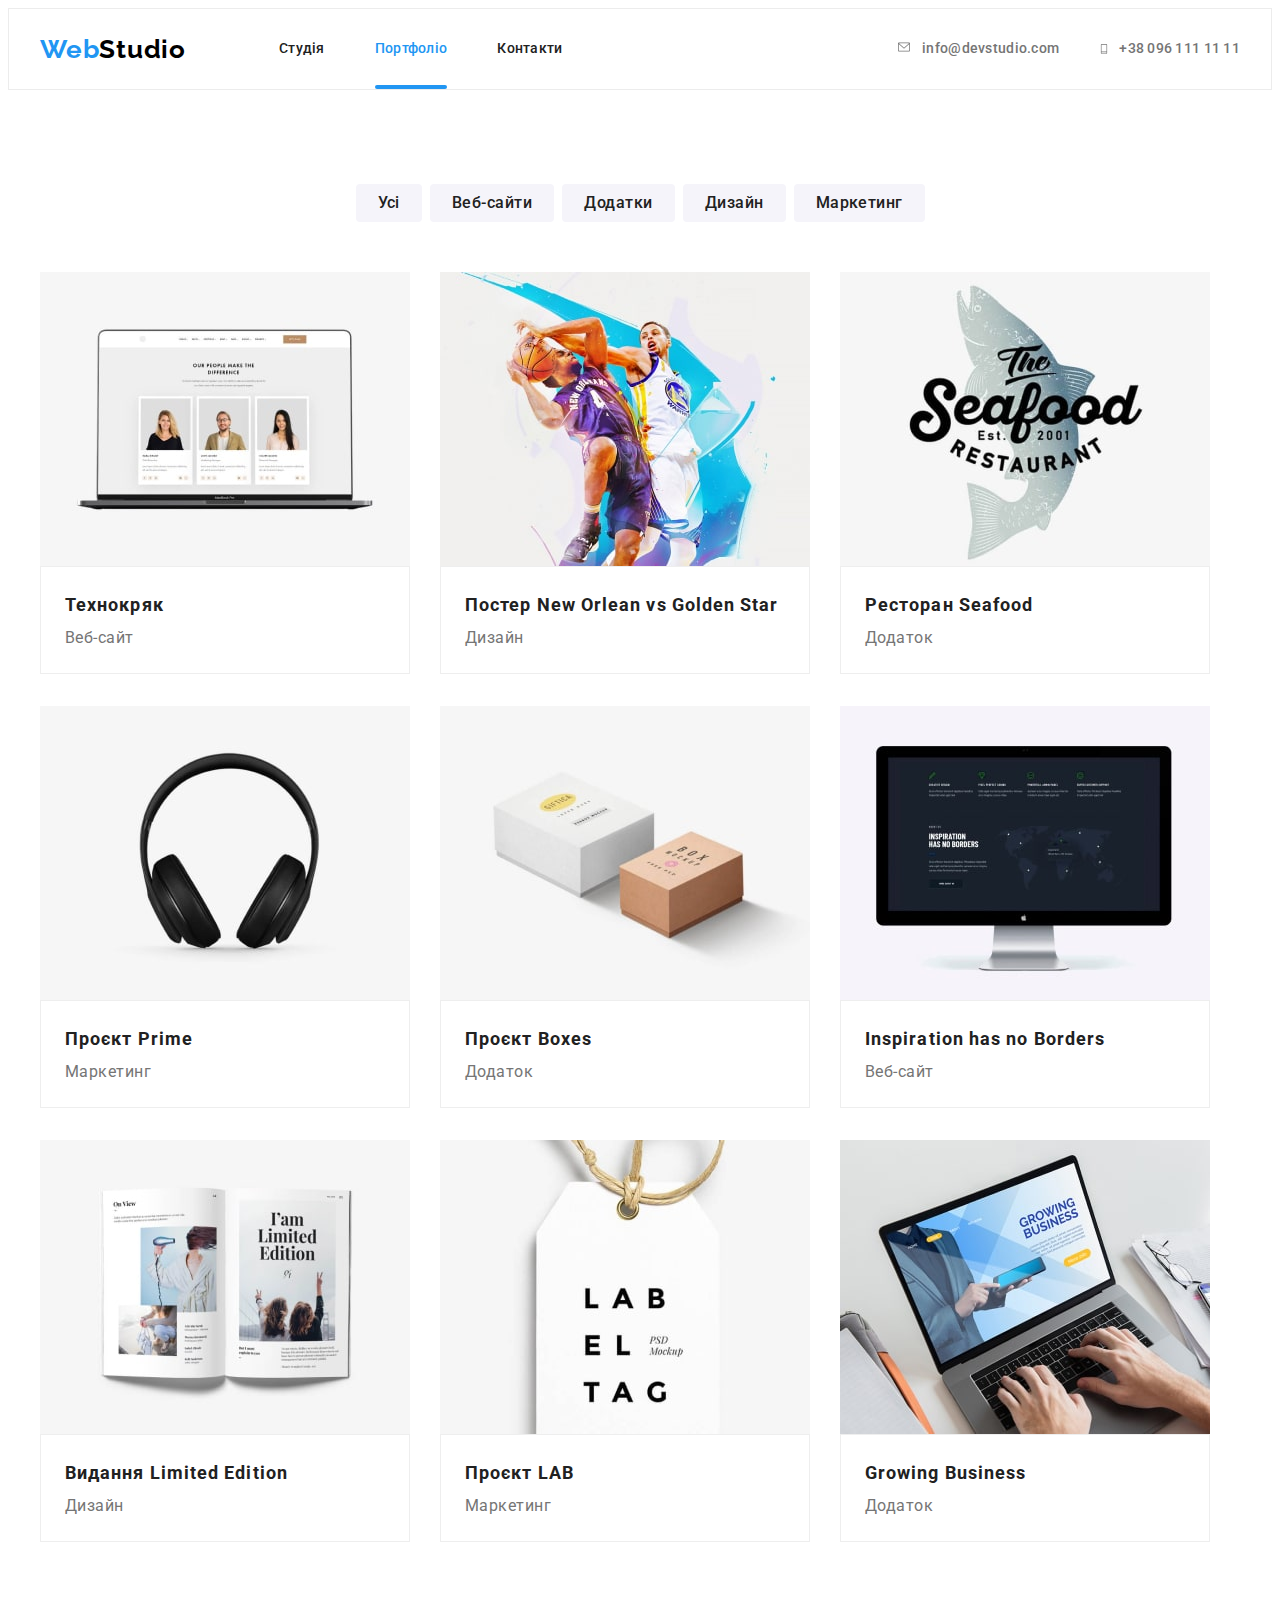
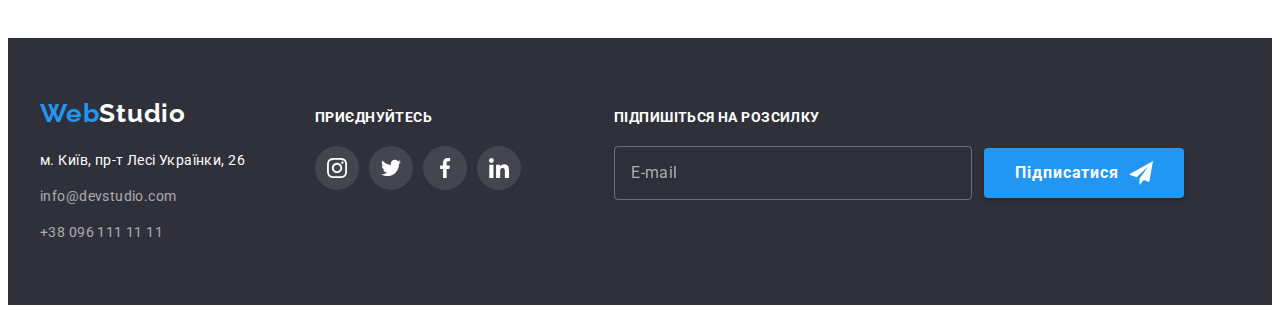
==== portfolio.html @ 3e4cb51a "Add files via upload" ====
<!DOCTYPE html>
<html lang="en">

<head>
    <meta charset="UTF-8">
    <meta http-equiv="X-UA-Compatible" content="IE=edge">
    <meta name="viewport" content="width=device-width, initial-scale=1.0">
    <title>Portfolio</title>

    <link rel="preconnect" href="https://fonts.googleapis.com">
    <link rel="preconnect" href="https://fonts.gstatic.com" crossorigin>
    <link
        href="https://fonts.googleapis.com/css2?family=Raleway:wght@700&family=Roboto:wght@400;500;700;900&display=swap"
        rel="stylesheet">
    <link rel="stylesheet" href="https://cdnjs.cloudflare.com/ajax/libs/modern-normalize/1.1.0/modern-normalize.min.css"
        integrity="sha512-wpPYUAdjBVSE4KJnH1VR1HeZfpl1ub8YT/NKx4PuQ5NmX2tKuGu6U/JRp5y+Y8XG2tV+wKQpNHVUX03MfMFn9Q=="
        crossorigin="anonymous" referrerpolicy="no-referrer" />
    <link rel="stylesheet" href="./styles.css">
</head>

<body>
    <header>
        <div class="container">
            <a href="" class="logo">
                <span class="logo-span"> Web</span>Studio
            </a>
            <nav>
    
                <ul class="header-link list">
                    <li><a href="./index.html" class="header-link-list  list  ">Студія</a></li>
                    <li><a href="./portfolio.html" class="header-link-list current list">Портфоліо</a></li>
                    <li><a href="" class="header-link-list list ">Контакти</a></li>
                </ul>
    
            </nav>
            <div class="header-cont">
                <a href="mailto:info@devstudio.com" class="header-cont-soc-link-mail link">
                    <svg width="16" height="12" class="header-cont-soc-items">
                        <use href="./images/icons.svg.svg#icon-mail">
    
                        </use>
                    </svg>
                    info@devstudio.com
                </a>
    
                <a href="tel:+380961111111" class="header-cont-soc-link-tel link">
                    <svg width="10" height="16" class="header-cont-soc-items">
                        <use href="./images/icons.svg.svg#icon-tel">
    
                        </use>
    
                    </svg>
                    +38 096 111 11 11
                </a>
            </div>
    </header>
    <main class="about-portfolio">
        <section class="portfolio-hero">
            <div class="container">
            <ul class="list portfolio-list">
                <li><button type="button" class="portfolio-btn btn">Усі</button></li>
                <li><button type="button" class="portfolio-btn btn">Веб-сайти</button></li>
                <li><button type="button" class="portfolio-btn btn">Додатки</button></li>
                <li><button type="button" class="portfolio-btn btn">Дизайн</button></li>
                <li><button type="button" class="portfolio-btn btn">Маркетинг</button></li>
            </ul>
            </div>
            <div class="container">
            <ul class="list category-hero">
                <li class="category-list">
                    <div class="about-category-hero">
                        <img src="./images/portfolio_1-min.jpg" alt="Картинка сторінка з профілями" width="370">
                        <p class="text-about-category-hero">Ресурс пропонує комплексні пропозиції з різним рівнем функціоналу та сервісів. Все це дозволить відвідувачу отримати
                        вичерпні відомості про компанію чи приватну особу.</p>
                    </div>
                    <div class="category-list-hero">
                    <h3 class="category-name">Технокряк</h3>
                    <p class="category-work">Веб-сайт</p>
                    </div>
                </li>
                <li class="category-list">
                    <img src="./images/portfolio_2-min.jpg" alt="Картинка з постеру" width="370">
                    <div class="category-list-hero">
                    <h3 class="category-name">Постер New Orlean vs Golden Star</h3>
                    <p class="category-work">Дизайн</p>
                    </div>
                </li>
                <li class="category-list">
                    <img src="./images/portfolio_3-min.jpg" alt="Картинка логотипу ресторану " width="370">
                    <div class="category-list-hero">
                    <h3 class="category-name">Ресторан Seafood</h3>
                    <p class="category-work">Додаток</p>
                    </div>
                </li>
                <li class="category-list">
                    <img src="./images/portfolio_4-min.jpg" alt="Картинка з проєкту" width="370">
                    <div class="category-list-hero">
                    <h3 class="category-name">Проєкт Prime</h3>
                    <p class="category-work">Маркетинг</p>
                    </div>
                </li>
                <li class="category-list">
                    <img src="./images/portfolio_5-min.jpg" alt="Картинка показує дизайн" width="370">
                    <div class="category-list-hero">
                    <h3 class="category-name">Проєкт Boxes</h3>
                    <p class="category-work">Додаток</p>
                    </div>
                </li>
                <li class="category-list">
                    <img src="./images/portfolio_6-min.jpg" alt="Картинка показує веб-сайт" width="370">
                    <div class="category-list-hero">
                    <h3 class="category-name">Inspiration has no Borders</h3>
                    <p class="category-work">Веб-сайт</p>
                    </div>
                </li>
                <li class="category-list">
                    <img src="./images/portfolio_7-min.jpg" alt="Каринка з видання книги" width="370">
                    <div class="category-list-hero">
                    <h3 class="category-name">Видання Limited Edition</h3>
                    <p class="category-work">Дизайн</p>
                    </div>
                </li>
                <li class="category-list">
                    <img src="./images/portfolio_8-min.jpg" alt="Картинка з проєкту" width="370">
                    <div class="category-list-hero">
                    <h3 class="category-name">Проєкт LAB</h3>
                    <p class="category-work">Маркетинг</p>
                    </div>
                </li>
                <li class="category-list">
                    <img src="./images/portfolio_9-min.jpg" alt="Картинка ноутбуку" width="370">
                    <div class="category-list-hero">
                    <h3 class="category-name">Growing Business</h3>
                    <p class="category-work"> Додаток</p>
                    </div>
                </li>
            </ul>
            </div>
        </section>
    </main>
    <footer class="footer">
        <div class="container footer-dop">
            <div class="container-logo">
                <a class="logo-footer" href="">
                    <span class="logo-span">Web</span>Studio
                </a>
                <address class="address address-hero">
                    м. Київ, пр-т Лесі Українки, 26
                </address>
                <address>
                    <a href="mailto:info@devstudio.com" class="footer-contact address-hero">info@devstudio.com</a>
                    <a href="tel:+380961111111" class="footer-contact address-hero">+38 096 111 11 11</a>
                </address>
            </div>
            <div class="container-footer">
                <p class="footer-title">ПРИЄДНУЙТЕСЬ</p>
                <ul class="footer-soc list">
    
                    <li class="footer-soc-items">
                        <a href="#" class="footer-soc-link link">
                            <svg width="20" height="20" class="soc-items">
                                <use href="./images/icons.svg.svg#icon-instagram">
                                </use>
                            </svg>
                        </a>
                    </li>
                    <li class="footer-soc-items">
                        <a href="#" class="footer-soc-link link">
                            <svg width="20" height="20" class="soc-items">
                                <use href="./images/icons.svg.svg#icon-twitter">
    
                                </use>
                            </svg>
                        </a>
                    </li>
                    <li class="footer-soc-items">
                        <a href="#" class="footer-soc-link link">
                            <svg width="20" height="20" class="soc-items">
                                <use href="./images/icons.svg.svg#icon-facebook">
    
                                </use>
                            </svg>
                        </a>
                    </li>
                    <li class="footer-soc-items">
                        <a href="#" class="footer-soc-link link">
                            <svg width="20" height="20" class="soc-items">
                                <use href="./images/icons.svg.svg#icon-linkedin">
    
                                </use>
                            </svg>
                        </a>
                    </li>
                </ul>
    
            </div>
            <form action="">
                <div class="footer-soc-mail">
                    <p class="footer-title">Підпишіться на розсилку</p>
                    <div class="footer-mail">
                        <input placeholder="E-mail" type="mail" id="mail" name="mail" class="footer-soc-mail-input">
                        <button type="submit" class="button hero-btn footer-soc-mail-button">Підписатися
                            <svg width="24" height="24" class="footer-soc-mail-svg">
                                <use href="./images/icons.svg.svg#icon-send">
            
                                </use>
                            </svg>
                        </button>
                    </div>
                </div>
            
            </form>
    </footer>

</body>

</html>
---- styles.css ----
p, 
h1, 
h2,
h3, 
h4, 
h5, 
h6 {
    margin: 0px;
}

ul, 
ol{
    margin: 0px;
    padding-left: 0px;
}

img{
    display: block;
}

body {
    font-family: "Roboto", sans-serif;
    color: #212121;
}

.container {
    width: 1200px;
    padding: 0px 15px;
    margin: 0 auto;
}

:root{
    --link-color: #2196F3; 
    --primery-color: #FFFFFF;
    --time-function: cubic-bezier(0.4, 0, 0.2, 1);
    
}
a{
    text-decoration: none;
    display: block;
 
}
.list{
    list-style: none;
   
}

button {
    cursor: pointer;
    border: none;
    
}

.visually-hidden {
    position: absolute;
    width: 1px;
    height: 1px;
    margin: -1px;
    border: 0;
    padding: 0;
    white-space: nowrap;
    overflow: hidden;
    opacity: 0;
}
/* -----------HEADER----------- */

header{
    
    
    border: 1px solid #ECECEC;
}

header .container{
    display: flex;
    align-items: center;
}

.logo{
    font-family: 'Raleway';
    font-weight: 700;
    font-size: 26px;
    line-height: 1.19;
    letter-spacing: 0.03em;
    color: #000000;
    margin-right: 93px;
}
.logo-span{
    color:var(--link-color);
}

.header-link-list {
        font-family: 'Roboto';
        font-weight: 500;
        font-size: 14px;
        line-height: 1.14;
        letter-spacing: 0.02em;
        color: #212121;
        padding: 32px 0;
        display: block;
        position: relative;
}




.link-line-header{
    position: relative;
}

.header-cont-soc-items:hover,
.header-cont-soc-items:focus{
    color:var(--link-color);
}

.header-link{
        font-family: 'Roboto';
        font-weight: 500;
        font-size: 14px;
        line-height: 1.14;
        letter-spacing: 0.02em;
        color: #757575;
        display: flex;
       
       
        
}

.header-link >li:not(:last-child) {
    margin-right: 50px;
}


.header-link-list:focus,
.header-link-list:hover{
    color: var(--link-color);
}

.current{
    content: '';
    color: #2196F3;
       

}


.header-link-list.current::after{
     content: '';
        position: absolute;
        width: 100%;
        height: 4px;
        color: #2196F3;
        background-color: #2196F3;
        border-radius: 2px;
        bottom: 0;
        left: 0;
      opacity: 1;
}


.header-cont{
    margin-left: auto;
    display: flex;
}

.header-cont-soc-link-tel{
    display: flex;
    color: #757575;
    font-family: 'Roboto';
    font-weight: 500;
    font-size: 14px;
    line-height: 1.14;
    letter-spacing: 0.02em;
    transition: color 250ms var(--time-function), background-color 250ms var(--time-function), box-shadow 250ms var(--time-function);
    
        
}

.header-cont-soc-link-mail {
    display: flex;
    color: #757575;
    font-family: 'Roboto';
    font-weight: 500;
    font-size: 14px;
    line-height: 1.14;
    letter-spacing: 0.02em;
    margin-right: 40px;
    transition: color 250ms var(--time-function), background-color 250ms var(--time-function), box-shadow 250ms var(--time-function);
   
     
}

.header-cont-soc-link-mail:hover,
.header-cont-soc-link-mail:focus{
    color: var(--link-color);
}

.header-cont-soc-link-tel:hover,
.header-cont-soc-link-tel:focus{
    color: var(--link-color);
}

.header-cont-soc-items{
    fill: currentColor;
    margin-right: 10px;
    transition: color 250ms var(--time-function), background-color 250ms var(--time-function), box-shadow 250ms var(--time-function);}


/* ----------MAIN---------- */

.hero{
    background: #2F303A;
    padding-top: 200px;
    padding-bottom: 200px;
    background-image: linear-gradient(rgba(47, 48, 58, 0.4), rgba(47, 48, 58, 0.4)),
     url("./images/background-img-hero.jpg");
    background-repeat: no-repeat;
    background-size: cover;
    background-position: center;
    background-color: #C4C4C4;;
    
    
}
.title{
        font-weight: 900;
        font-size: 44px;
        line-height: 1.36;
        text-align: center;
        letter-spacing: 0.06em;
        text-transform: uppercase;
        color: var(--primery-color);
        max-width: 696px;
        margin: 0 auto;
        margin-bottom: 30px;

        
}

.hero-btn{
        font-family: 'Roboto';
        font-style: normal;
        font-weight: 700;
        font-size: 16px;
        line-height: 1.88;
        align-items: center;
        text-align: center;
        letter-spacing: 0.06em;
        color: var(--primery-color);
        min-width: 200px;
        margin: 0 auto;
        box-shadow: 0px 4px 4px rgba(0, 0, 0, 0.15);
        height: 50px;
        background-color: #2196F3;
    transition: color 250ms var(--time-function), background-color 250ms var(--time-function), box-shadow 250ms var(--time-function);
}

button{
    border-radius: 4px;
    display: block;
    
    
    
}

.hero-btn:hover,
.hero-btn:focus{
    background: #188CE8;
    box-shadow: 0px 4px 4px rgba(0, 0, 0, 0.15);
    border-radius: 4px;
}

/* -----------ABOUT----------- */

.about{
    padding-top: 94px;
    padding-bottom: 94px;
    
    
    
}

.about-list{
    display: flex;
}

.about-list>.list:not(:last-child){
    margin-right: 30px;
}
.about-title{
        font-size: 14px;
        line-height: 1.14;
        letter-spacing: 0.03em;
        text-transform: uppercase;
        margin-bottom: 10px;
}
.about-sub-title{
        font-size: 14px;
        line-height: 1.71;
        letter-spacing: 0.03em;
        color: #757575;
        
}

.about-list-hero{
    width: 270px;
}

.about-soc-link{
    display: flex;
    justify-content: center;
    align-items: center;
    width: 270px;
    height: 120px;
    left: 815px;
    top: 774px;
    background: #F5F4FA;
    border-radius: 4px;  
    margin-bottom: 30px;
}



/* -----------ABOUT-US----------- */

.about-us{
    padding-bottom: 94px;
  
}

.about-us-title{
        font-size: 36px;
        line-height: 1.16;
        text-align: center;
        letter-spacing: 0.03em;
        margin-bottom: 50px;
}

.img-list{
    display: flex;
}

.img-list>li:not(:last-child){
    margin-right: 30px;
}

.img-about{
    position: relative;
}

.text-img-about{
    position: absolute;
    display: flex;
    left: 0;
    bottom: 0;
    width: 370px;
    height: 70px;
    background: rgba(47, 48, 58, 0.8);
    font-weight: 700;
    font-size: 14px;
    line-height: 16px;
    text-align: center;
    letter-spacing: 0.03em;
    text-transform: uppercase;
    color: #FFFFFF;
    align-items: center;
    justify-content: center;
}
/* -----------TEAM----------- */

.team {
    padding-top: 94px;
    padding-bottom: 94px;
    background-color: #F5F4FA;
    
}

.team-about{
    display: flex;
}

.list>.team-list:not(:last-child){
margin-right: 30px;
}

.team-soc-list{
    display: flex;
    justify-content: center;
    align-items: center;
}

.team-soc-items{
    width: 44px;
    height: 44px;
}

.team-soc-items:not(:last-child) {
    margin-right: 10px;
}

.team-soc-link{
    width: 100%;
    height: 100%;
    display: flex;
    border-radius: 50%;
    justify-content: center;
    align-items: center;
    color: #AFB1B8;
    transition: color 250ms var(--time-function), background-color 250ms var(--time-function), box-shadow 250ms var(--time-function);
    
}

.team-soc-link:hover{
    background-color: #2196F3;
    color: #FFFFFF;
}

.team-soc-link:focus {
    background-color: #2196F3;
    color: #FFFFFF;
}

.soc-items{
    fill:currentColor;
    transition: color 250ms var(--time-function), background-color 250ms var(--time-function), box-shadow 250ms var(--time-function);
}



.team-title {
        font-size: 36px;
        line-height: 1.16;
        text-align: center;
        letter-spacing: 0.03em;
        margin-bottom: 50px;
}

.team-list{
    background-color: #FFFFFF;
    box-shadow: 0px 1px 3px rgba(0, 0, 0, 0.12), 0px 1px 1px rgba(0, 0, 0, 0.14), 0px 2px 1px rgba(0, 0, 0, 0.2);
    border-radius: 0px 0px 4px 4px;
}

.team-name{
        font-weight: 500;
        font-size: 16px;
        line-height: 1.18;
        text-align: center;
        letter-spacing: 0.03em;
        margin-bottom: 10px;

}

.team-work{
        font-size: 16px;
        line-height: 1.18;
        text-align: center;
        letter-spacing: 0.03em;
        color: #757575;
        margin-bottom: 16px;
        
}

.team-hero{
    padding: 30px 0;
}


/* -----------PARTNERS----------- */


.partners {
    padding-top: 94px;
    padding-bottom: 94px;
    
}

.partners-list{
    display: flex;

}

.partners-title{
    font-size: 36px;
    line-height: 42px;
    text-align: center;
    letter-spacing: 0.03em;
    color: #212121;
    margin-bottom: 50px;
}
.partners-items:not(:last-child){
    margin-right: 30px;
}

.partners-items{
   
}

.partners-logo-link{
    color: #AFB1B8;
    width: 170px;
    height: 92px;
    display: flex;
    align-items: center;
    justify-content: center;
    box-sizing: border-box;
    border: 1px solid #AFB1B8;
    border-radius: 4px;
    transition: color 250ms var(--time-function), background-color 250ms var(--time-function), box-shadow 250ms var(--time-function), border-color 250ms var(--time-function);
}

.partners-logo-link:hover,
.partners-logo-link:focus {
    color: #2196F3;
    border-color: #2196F3;
}

.logo-items{
    fill: currentColor;
    transition: color 250ms var(--time-function), background-color 250ms var(--time-function), box-shadow 250ms var(--time-function);
}

/* -----------FOOTER----------- */

.footer{
        font-family: 'Raleway';
        font-weight: 700;
        font-size: 26px;
        line-height: 1.19;
        letter-spacing: 0.03em;
        background-color: #2F303A;
        padding: 60px 0;
}

.address{
        font-family: 'Roboto';
        font-style: normal;
        font-weight: 400;
        font-size: 14px;
        line-height: 1.71;
        letter-spacing: 0.03em;
        color: var(--primery-color);
        
}


.footer-contact{
        font-family: 'Roboto';
        font-style: normal;
        font-weight: 400;
        font-size: 14px;
        line-height: 1.71;
        letter-spacing: 0.03em;
        color: rgba(255, 255, 255, 0.6);
        transition: color 250ms var(--time-function), background-color 250ms var(--time-function), box-shadow 250ms var(--time-function);
}

.footer-contact:hover,
.footer-contact:focus{
    color: var(--link-color);
}

.logo-footer {
    color: #FFFFFF;
    margin-bottom: 20px;
}

.address-hero:not(:last-child) {
    margin-bottom: 12px;
}

.footer-soc{
    display: flex;
    
}

.container-footer{
    display: inline-block;
}

.container-logo{
    display: inline-block;
    margin-right: 70px;
}

.footer-dop{
    display: flex;
    align-items: baseline;
}

.footer-soc-items:not(:last-child){
    margin-right: 10px;
}

.footer-soc-link{
    color: #FFFFFF;
    background: rgba(255, 255, 255, 0.1);
    width: 44px;
    height: 44px;
    display: flex;
    align-items: center;
    justify-content: center;
    box-sizing: border-box;
    border-radius: 50px;
    transition: color 250ms var(--time-function), background-color 250ms var(--time-function), box-shadow 250ms var(--time-function);
}

 .footer-soc-items{
    margin-top: 20px;
 }


 .footer-soc-link:hover,
 .footer-soc-link:focus {
    background: #2196F3;
 }

 .footer-title{
    font-family: 'Roboto';
        font-style: normal;
        font-weight: 700;
        font-size: 14px;
        line-height: 1.14;
        letter-spacing: 0.03em;
        text-transform: uppercase;
        color: #FFFFFF;
 }

 .footer-soc-mail{
    display: block;
    margin-left: 93px;
    width: 570px;
    height: 86px;
    position: relative;
 }

 .footer-mail{
    display: flex;
    align-items: center;
    justify-content: center;
    margin-top: 20px;
 }

 .footer-soc-mail-input{
    display: flex;
    width: 358px;
    height: 50px;
    border: 1px solid rgba(255, 255, 255, 0.3);
    background-color: transparent;
    filter: drop-shadow(0px 4px 4px rgba(0, 0, 0, 0.15));
    border-radius: 4px;
    padding-left: 16px;
    align-items: center;
    justify-content: center;
    font-family: 'Roboto';
    font-style: normal;
    font-weight: 400;
    font-size: 16px;
    line-height: 1.25;
    letter-spacing: 0.03em;
    color: rgba(255, 255, 255, 0.6);
    cursor: pointer;
    
 }

 .footer-soc-mail-input:focus,
 .footer-soc-mail-input:hover{
    outline: transparent;
 }

 .footer-soc-mail-input::placeholder{
    
    color: rgba(255, 255, 255, 0.6);

 }

 .footer-soc-mail label{
        font-family: 'Roboto';
        font-style: normal;
        font-weight: 700;
        font-size: 14px;
        line-height: 16px;
        letter-spacing: 0.03em;
        text-transform: uppercase;
    
        color: #FFFFFF;
 }

 .footer-soc-mail-button{
    display: flex;
    justify-content: center;
    align-items: center;
    bottom: 0;
    right: 0;
    margin-left: 12px;
    

}




 .footer-soc-mail-svg{
    fill: #FFFFFF;
    margin-left: 10px;
   
 }
/* ----------PORTFOLIO-hero---------- */


.portfolio-hero{
    padding-top: 94px;
    margin-bottom: 94px;
}


.portfolio-list{
    display: flex;
    width: 569px;
    margin: 0px auto 50px;
    
}

.portfolio-btn {
        font-family: 'Roboto';
        font-style: normal;
        font-weight: 500;
        font-size: 16px;
        text-align: center;
        letter-spacing: 0.03em;
        color: #212121;
        background-color: #F5F4FA;
        padding: 6px 22px;
        height: 38px;
        white-space: nowrap;
        border: none;
        transition: color 250ms var(--time-function), background-color 250ms var(--time-function), box-shadow 250ms var(--time-function);
        
}

.portfolio-btn:hover,
.portfolio-btn:focus {
    color: #FFFFFF;;
    background-color: #2196F3;
    box-shadow: 0px 3px 1px rgba(0, 0, 0, 0.1), 0px 1px 2px rgba(0, 0, 0, 0.08), 0px 2px 2px rgba(0, 0, 0, 0.12);
    border-radius: 4px;
}
.portfolio-list >li:not(:last-child){
    margin-right: 8px;
}


/* -----------PORTFOLIO-CATEGORY----------- */


.category-list {
    width: 370px;
    height: 404px;
    margin-left: 30px;
    margin-bottom: 30px;
    transition: color 250ms var(--time-function), background-color 250ms var(--time-function), box-shadow 250ms var(--time-function);
}

.category-list:hover,
.category-list:focus {
    box-shadow: 0px 1px 1px rgba(0, 0, 0, 0.12), 0px 4px 4px rgba(0, 0, 0, 0.06), 1px 4px 6px rgba(0, 0, 0, 0.16);
}

.about-category-hero {
    position: relative;
    width: 100%;
    overflow: hidden;

}

.text-about-category-hero {
    position: absolute;
    background: rgba(33, 150, 243, 0.9);
    font-weight: 400;
    font-size: 18px;
    line-height: 28px;
    letter-spacing: 0.03em;
    color: #FFFFFF;
    width: 100%;
    height: 100%;
    top: 0;
    left: 0;
    padding: 63px 24px;
    transform: translateY(100%);
    transition: transform 250ms var(--time-function);

}

.about-category-hero:hover .text-about-category-hero,
.about-category-hero:focus .text-about-category-hero {

    transform: translateY(0);

}

.category-name {
    font-weight: 700;
    font-size: 18px;
    line-height: 2;
    letter-spacing: 0.06em;

}

.category-work {
    font-size: 16px;
    line-height: 1.88;
    letter-spacing: 0.03em;
    color: #757575;
}

.category-hero {

    display: flex;
    flex-wrap: wrap;
    margin-left: -30px;
    margin-bottom: -30px;
}

.category-list-hero {
    padding: 20px 24px;
    background: #FFFFFF;
    border: 1px solid #EEEEEE;
}

/* -----------BACKDROP----------- */

.backdrop{
    position: fixed;
    width: 100%;
    height: 100%;
    top: 0;
    left: 0;
    background-color: rgba(0, 0, 0, 0.2);;
    transition: opacity 250ms var(--time-function);
    

}

.backdrop.is-hidden{
    opacity: 0;
    pointer-events: none;
    

}

.backdrop.is-hidden .modal{
    
    transform: translate(-50%, -50%) scale(0,5);
  

}

.modal{
    position: absolute;
    min-width: 528px;
    min-height: 581px;
    top: 50%;
    left: 50%;
    transform: translate(-50%, -50%) scale(1);
    transition: translate 60ms var(--time-function);
    background: #FFFFFF;
    box-shadow: 0px 1px 3px rgba(0, 0, 0, 0.12), 0px 1px 1px rgba(0, 0, 0, 0.14), 0px 2px 1px rgba(0, 0, 0, 0.2);
    border-radius: 4px;
    padding: 40px ;
   
}

.modal-close{
    width: 30px;
    height: 30px;
    position: absolute;
    box-sizing: border-box;
    top: 8px;
    right: 8px;
    background: #FFFFFF;
    border: 1px solid rgba(0, 0, 0, 0.1);
    border-radius: 50%;
    display: flex;
    align-items: center;
    justify-content: center;
    
}

.modal-svg-close{
    transition: fill 250ms var(--time-function), background-color 250ms var(--time-function), box-shadow 250ms var(--time-function);
}



.modal-svg-close:hover,
.modal-svg-close:focus{
    fill: #2196F3;
}

.modal-hedding{
        font-family: 'Roboto';
        font-style: normal;
        font-weight: 700;
        font-size: 20px;
        line-height: 1.15;
        text-align: center;
        letter-spacing: 0.03em;
        color: #212121;
        margin-bottom: 12px;
}
.modal-input{
    display: flex;
    border: 1px solid rgba(33, 33, 33, 0.2);
    border-radius: 4px;
    width: 448px;
    height: 40px;
    padding-left: 42px;
    transition: color 250ms var(--time-function), background-color 250ms var(--time-function), border-colo 250ms var(--time-function);
}

.modal-input:focus,
.modal-input:hover{
    cursor: pointer;
    border-color: #2196F3 ;
outline: transparent;}

.modal-input:focus + svg,
.modal-input:hover + svg {

    fill: #2196F3;
    
}


.modal-input-group{
margin-bottom: 10px;

}
.modal-input-group label{
  display: block;
  font-weight: 400;
  font-size: 12px;
  line-height: 1.16;
  letter-spacing: 0.01em;
  color: #757575;
  margin-bottom: 4px;
}

.modal-coment{
    border: 1px solid rgba(33, 33, 33, 0.2);
    border-radius: 4px;
    width: 448px;
    height: 120px;
    resize: none;
    padding: 12px 16px;
    font-weight: 400;
    font-size: 12px;
    line-height: 1.16;
    letter-spacing: 0.01em;
    color: black;
}

.modal-coment:focus,
.modal-coment:hover{
    outline: transparent;
}
.modal-coment::placeholder{
        color: rgba(117, 117, 117, 0.5);
}

.modal-svg{
    position: relative;
}

.modal-input-items{
    position: absolute;
    top: 50%;
    left: 15px;
    transform: translateY(-50%);
    transition: fill 250ms var(--time-function), background-color 250ms var(--time-function), box-shadow 250ms var(--time-function);
}

.modal-politic{
        font-weight: 400;
        font-size: 14px;
        line-height: 1.71;
        letter-spacing: 0.03em;
        color: #757575;
        white-space: nowrap;
}

.modal-politic::before{
    content: "";
    width: 16px;
    height: 15px;
    display: block;
    border: 2px solid #212121;
    border-radius: 2px;
    margin-right: 8px;
    margin-left: 12px;
}

.modal-politic-contract{
    text-decoration: underline;
    color: #2196F3;
    margin-left: 7px;
}

label.modal-politic{
    display: flex;
    margin-top: 20px;
    font-size: 14px;
}

.modal-politic-check:checked + label::before{
    background-color: #2196F3;
    border: none;
    background-image: url(/images/check.svg);
    background-repeat: no-repeat;
    background-position: center;
}

.modal-input-group + button {
    margin-top: 30px;
}

.btn-modal{
    border: none;

}
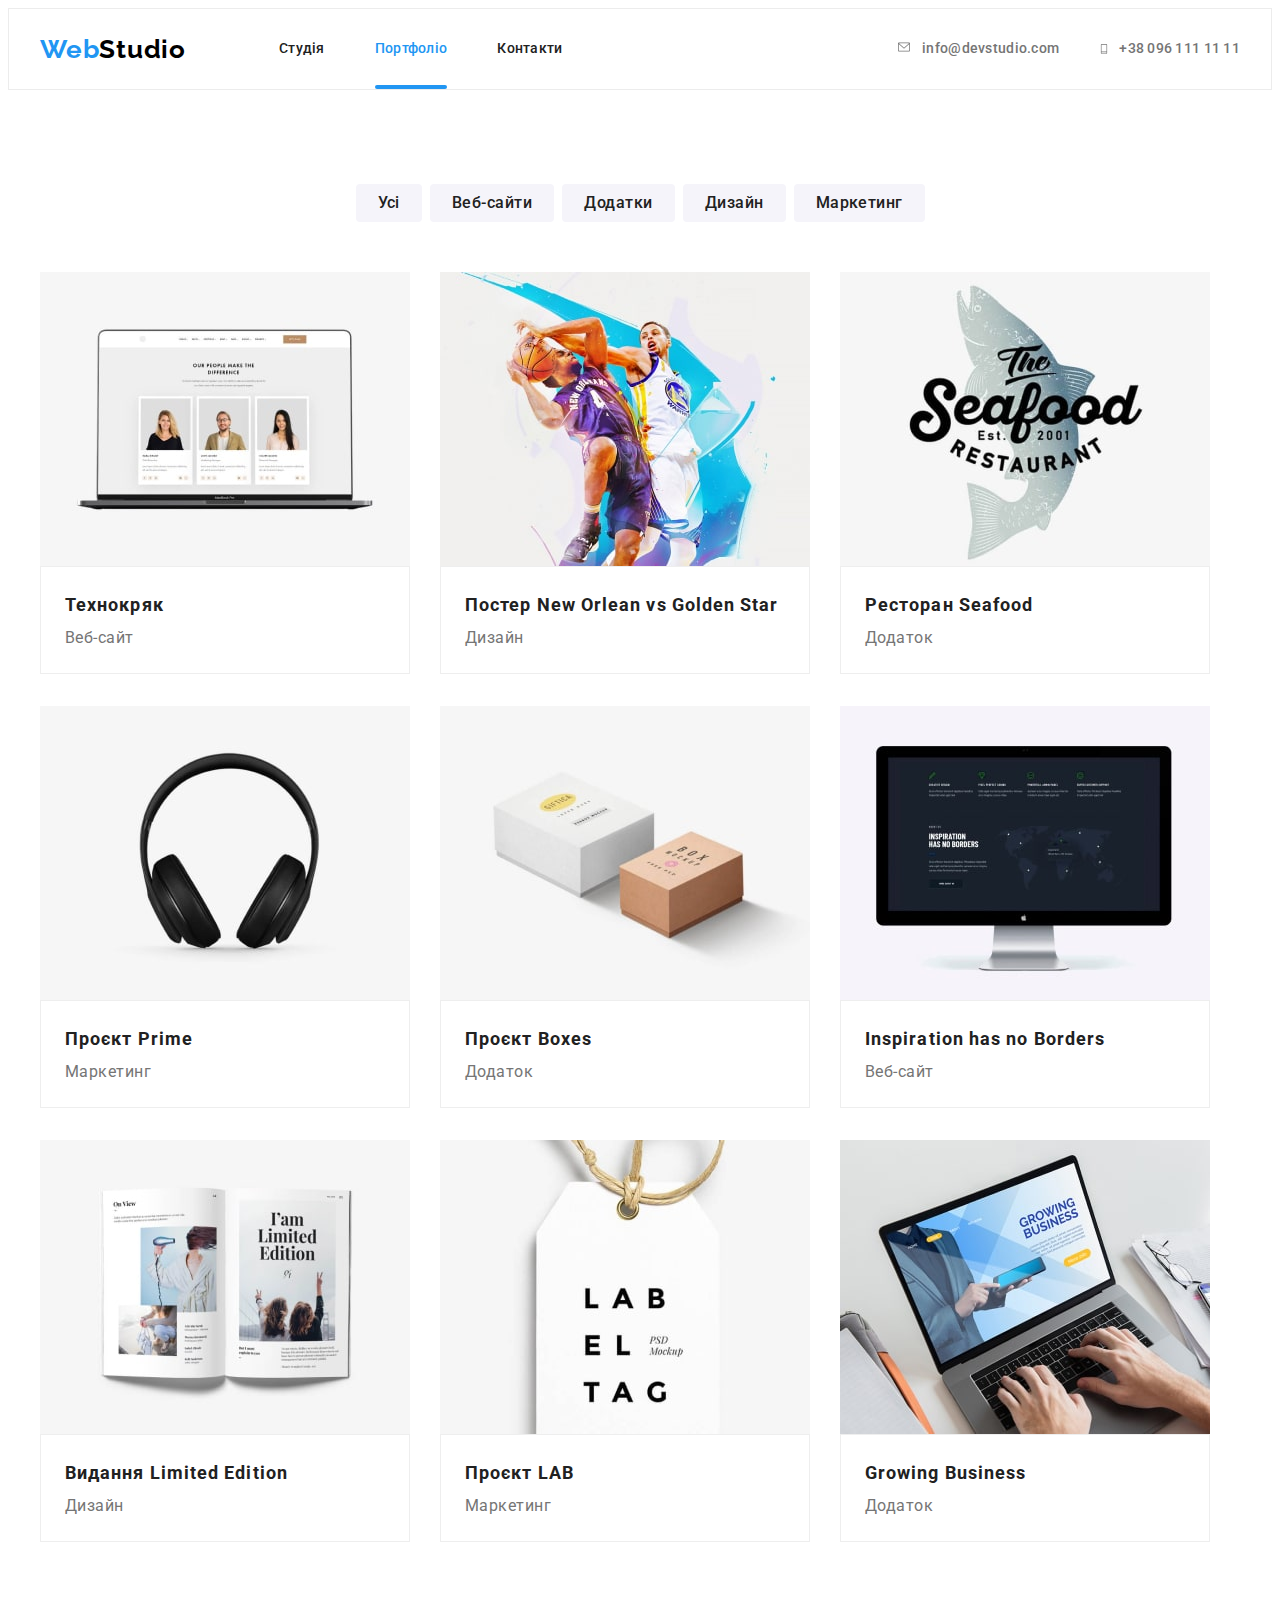
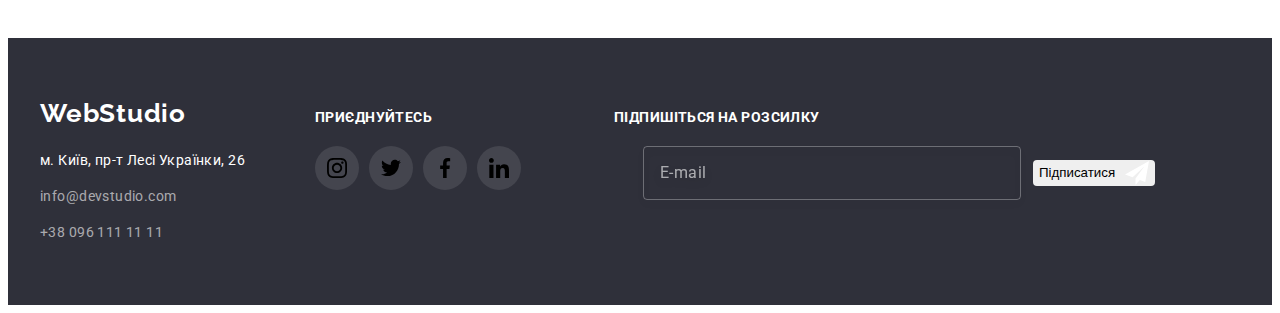
==== commit 300665ea: "add" ====
--- a/portfolio.html
+++ b/portfolio.html
@@ -22,20 +22,26 @@
     <header>
         <div class="container">
             <a href="" class="logo">
-                <span class="logo-span"> Web</span>Studio
+                <span class="logo__text"> Web</span>Studio
             </a>
-            <nav>
-    
-                <ul class="header-link list">
-                    <li><a href="./index.html" class="header-link-list  list  ">Студія</a></li>
-                    <li><a href="./portfolio.html" class="header-link-list current list">Портфоліо</a></li>
-                    <li><a href="" class="header-link-list list ">Контакти</a></li>
+    
+            <nav class="navigation">
+                <ul class="navigation__list list">
+                    <li class="navigation__item "><a href="./index.html" class="navigation__link  list  ">Студія</a>
+    
+                    </li>
+                    <li class="navigation__item"><a href="./portfolio.html" class="navigation__link current list">Портфоліо</a>
+    
+                    </li>
+                    <li class="navigation__item"><a href="" class="navigation__link list ">Контакти</a>
+    
+                    </li>
                 </ul>
     
             </nav>
-            <div class="header-cont">
-                <a href="mailto:info@devstudio.com" class="header-cont-soc-link-mail link">
-                    <svg width="16" height="12" class="header-cont-soc-items">
+            <div class="contacts">
+                <a href="mailto:info@devstudio.com" class="contacts__link-mail link">
+                    <svg width="16" height="12" class="contacts__icon">
                         <use href="./images/icons.svg.svg#icon-mail">
     
                         </use>
@@ -43,12 +49,11 @@
                     info@devstudio.com
                 </a>
     
-                <a href="tel:+380961111111" class="header-cont-soc-link-tel link">
-                    <svg width="10" height="16" class="header-cont-soc-items">
+                <a href="tel:+380961111111" class="contacts__link-tel link">
+                    <svg width="10" height="16" class="contacts__icon">
                         <use href="./images/icons.svg.svg#icon-tel">
     
                         </use>
-    
                     </svg>
                     +38 096 111 11 11
                 </a>
--- a/styles.css
+++ b/styles.css
@@ -84,11 +84,11 @@
     color: #000000;
     margin-right: 93px;
 }
-.logo-span{
+.logo__text{
     color:var(--link-color);
 }
 
-.header-link-list {
+.navigation__link {
         font-family: 'Roboto';
         font-weight: 500;
         font-size: 14px;
@@ -103,16 +103,12 @@
 
 
 
-.link-line-header{
+.navigation__item{
     position: relative;
 }
 
-.header-cont-soc-items:hover,
-.header-cont-soc-items:focus{
-    color:var(--link-color);
-}
-
-.header-link{
+
+.navigation__list{
         font-family: 'Roboto';
         font-weight: 500;
         font-size: 14px;
@@ -125,13 +121,13 @@
         
 }
 
-.header-link >li:not(:last-child) {
+.navigation__list >li:not(:last-child) {
     margin-right: 50px;
 }
 
 
-.header-link-list:focus,
-.header-link-list:hover{
+.navigation__link:focus,
+.navigation__link:hover{
     color: var(--link-color);
 }
 
@@ -143,7 +139,7 @@
 }
 
 
-.header-link-list.current::after{
+.navigation__link.current::after{
      content: '';
         position: absolute;
         width: 100%;
@@ -157,12 +153,12 @@
 }
 
 
-.header-cont{
+.contacts{
     margin-left: auto;
     display: flex;
 }
 
-.header-cont-soc-link-tel{
+.contacts__link-tel{
     display: flex;
     color: #757575;
     font-family: 'Roboto';
@@ -175,7 +171,7 @@
         
 }
 
-.header-cont-soc-link-mail {
+.contacts__link-mail {
     display: flex;
     color: #757575;
     font-family: 'Roboto';
@@ -189,22 +185,26 @@
      
 }
 
-.header-cont-soc-link-mail:hover,
-.header-cont-soc-link-mail:focus{
+.contacts__link-mail:hover,
+.contacts__link-mail:focus{
     color: var(--link-color);
 }
 
-.header-cont-soc-link-tel:hover,
-.header-cont-soc-link-tel:focus{
+.contacts__link-tel:hover,
+.contacts__link-tel:focus{
     color: var(--link-color);
 }
 
-.header-cont-soc-items{
+.contacts__icon{
     fill: currentColor;
     margin-right: 10px;
-    transition: color 250ms var(--time-function), background-color 250ms var(--time-function), box-shadow 250ms var(--time-function);}
-
-
+    transition: color 250ms var(--time-function), background-color 250ms var(--time-function), box-shadow 250ms var(--time-function);
+}
+
+.contacts__icon:hover,
+.contacts__icon:focus {
+    color: var(--link-color);
+}
 /* ----------MAIN---------- */
 
 .hero{
@@ -220,7 +220,7 @@
     
     
 }
-.title{
+.hero__title{
         font-weight: 900;
         font-size: 44px;
         line-height: 1.36;
@@ -235,7 +235,7 @@
         
 }
 
-.hero-btn{
+.hero__btn{
         font-family: 'Roboto';
         font-style: normal;
         font-weight: 700;
@@ -261,8 +261,8 @@
     
 }
 
-.hero-btn:hover,
-.hero-btn:focus{
+.hero__btn:hover,
+.hero__btn:focus{
     background: #188CE8;
     box-shadow: 0px 4px 4px rgba(0, 0, 0, 0.15);
     border-radius: 4px;
@@ -278,21 +278,21 @@
     
 }
 
-.about-list{
-    display: flex;
-}
-
-.about-list>.list:not(:last-child){
+.about__list{
+    display: flex;
+}
+
+.about__list>.list:not(:last-child){
     margin-right: 30px;
 }
-.about-title{
+.about__title{
         font-size: 14px;
         line-height: 1.14;
         letter-spacing: 0.03em;
         text-transform: uppercase;
         margin-bottom: 10px;
 }
-.about-sub-title{
+.about__sub-title{
         font-size: 14px;
         line-height: 1.71;
         letter-spacing: 0.03em;
@@ -300,11 +300,11 @@
         
 }
 
-.about-list-hero{
+.about__items{
     width: 270px;
 }
 
-.about-soc-link{
+.about__link{
     display: flex;
     justify-content: center;
     align-items: center;
@@ -326,7 +326,7 @@
   
 }
 
-.about-us-title{
+.about-us__title{
         font-size: 36px;
         line-height: 1.16;
         text-align: center;
@@ -334,19 +334,19 @@
         margin-bottom: 50px;
 }
 
-.img-list{
-    display: flex;
-}
-
-.img-list>li:not(:last-child){
+.about-us__list{
+    display: flex;
+}
+
+.about-us__list>li:not(:last-child){
     margin-right: 30px;
 }
 
-.img-about{
+.about-us__items{
     position: relative;
 }
 
-.text-img-about{
+.about-us__text{
     position: absolute;
     display: flex;
     left: 0;
@@ -373,30 +373,30 @@
     
 }
 
-.team-about{
-    display: flex;
-}
-
-.list>.team-list:not(:last-child){
+.team__list{
+    display: flex;
+}
+
+.list>.team__items:not(:last-child){
 margin-right: 30px;
 }
 
-.team-soc-list{
+.soc-list{
     display: flex;
     justify-content: center;
     align-items: center;
 }
 
-.team-soc-items{
+.soc-list__items{
     width: 44px;
     height: 44px;
 }
 
-.team-soc-items:not(:last-child) {
+.soc-list__items:not(:last-child) {
     margin-right: 10px;
 }
 
-.team-soc-link{
+.soc-list__link{
     width: 100%;
     height: 100%;
     display: flex;
@@ -408,24 +408,24 @@
     
 }
 
-.team-soc-link:hover{
+.soc-list__link:hover{
     background-color: #2196F3;
     color: #FFFFFF;
 }
 
-.team-soc-link:focus {
+.soc-list__link:focus {
     background-color: #2196F3;
     color: #FFFFFF;
 }
 
-.soc-items{
+.soc-list__icons{
     fill:currentColor;
     transition: color 250ms var(--time-function), background-color 250ms var(--time-function), box-shadow 250ms var(--time-function);
 }
 
 
 
-.team-title {
+.team__title {
         font-size: 36px;
         line-height: 1.16;
         text-align: center;
@@ -433,13 +433,13 @@
         margin-bottom: 50px;
 }
 
-.team-list{
+.team__items{
     background-color: #FFFFFF;
     box-shadow: 0px 1px 3px rgba(0, 0, 0, 0.12), 0px 1px 1px rgba(0, 0, 0, 0.14), 0px 2px 1px rgba(0, 0, 0, 0.2);
     border-radius: 0px 0px 4px 4px;
 }
 
-.team-name{
+.team__name{
         font-weight: 500;
         font-size: 16px;
         line-height: 1.18;
@@ -449,7 +449,7 @@
 
 }
 
-.team-work{
+.team__work{
         font-size: 16px;
         line-height: 1.18;
         text-align: center;
@@ -459,7 +459,7 @@
         
 }
 
-.team-hero{
+.team__hero{
     padding: 30px 0;
 }
 
@@ -490,9 +490,7 @@
     margin-right: 30px;
 }
 
-.partners-items{
-   
-}
+
 
 .partners-logo-link{
     color: #AFB1B8;
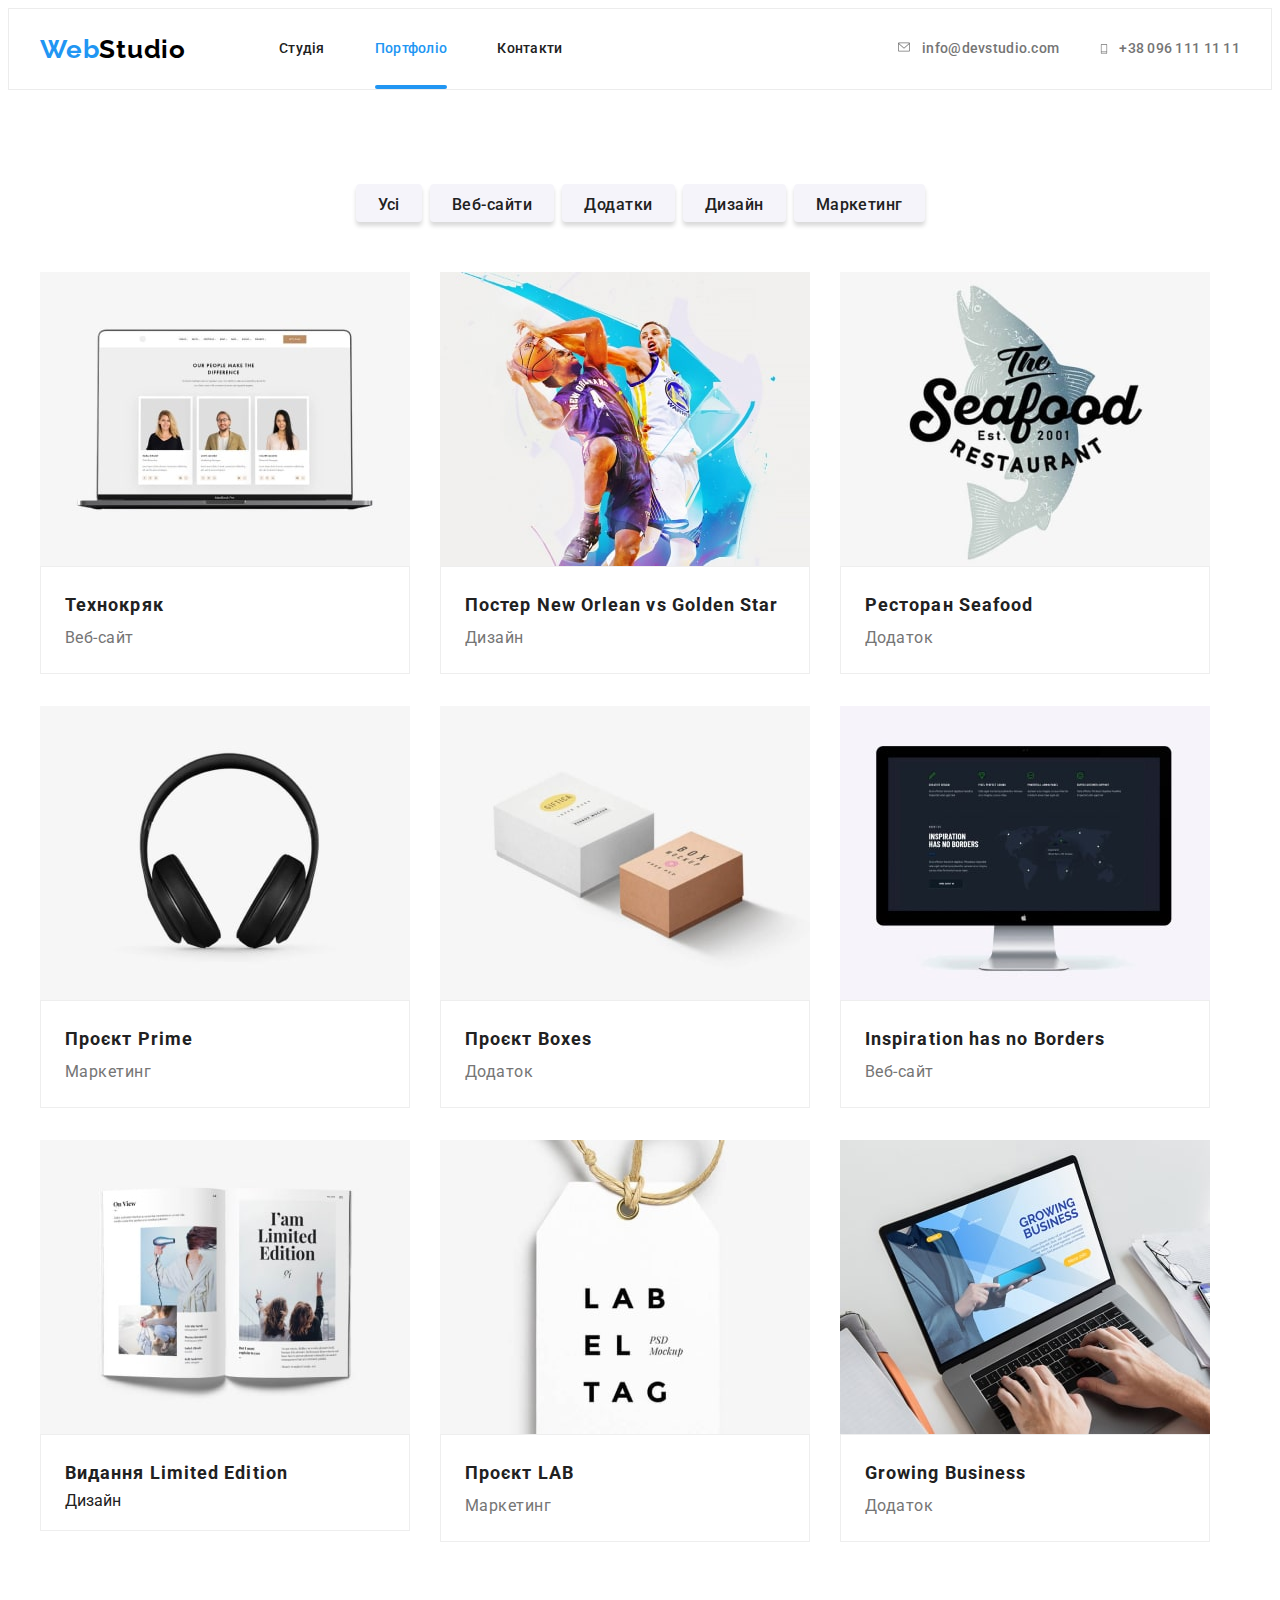
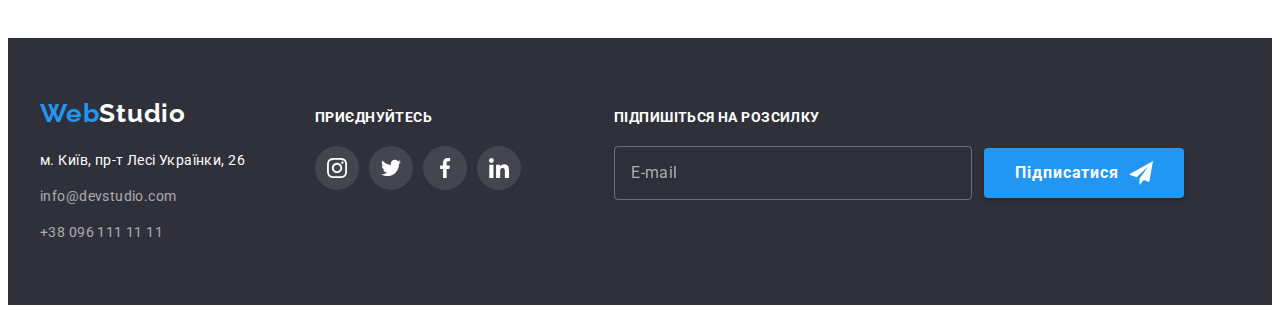
==== commit 0cf13a0c: "add" ====
--- a/portfolio.html
+++ b/portfolio.html
@@ -62,81 +62,81 @@
     <main class="about-portfolio">
         <section class="portfolio-hero">
             <div class="container">
-            <ul class="list portfolio-list">
-                <li><button type="button" class="portfolio-btn btn">Усі</button></li>
-                <li><button type="button" class="portfolio-btn btn">Веб-сайти</button></li>
-                <li><button type="button" class="portfolio-btn btn">Додатки</button></li>
-                <li><button type="button" class="portfolio-btn btn">Дизайн</button></li>
-                <li><button type="button" class="portfolio-btn btn">Маркетинг</button></li>
+            <ul class=" portfolio_list list">
+                <li><button type="button" class="portfolio_btn">Усі</button></li>
+                <li><button type="button" class="portfolio_btn">Веб-сайти</button></li>
+                <li><button type="button" class="portfolio_btn">Додатки</button></li>
+                <li><button type="button" class="portfolio_btn">Дизайн</button></li>
+                <li><button type="button" class="portfolio_btn">Маркетинг</button></li>
             </ul>
             </div>
             <div class="container">
-            <ul class="list category-hero">
-                <li class="category-list">
-                    <div class="about-category-hero">
+            <ul class="list portfolio-category_list">
+                <li class="portfolio-category_items">
+                    <div class="portfolio-category_info">
                         <img src="./images/portfolio_1-min.jpg" alt="Картинка сторінка з профілями" width="370">
-                        <p class="text-about-category-hero">Ресурс пропонує комплексні пропозиції з різним рівнем функціоналу та сервісів. Все це дозволить відвідувачу отримати
+                        <p class="portfolio-category_text">Ресурс пропонує комплексні пропозиції з різним рівнем функціоналу та сервісів. Все це дозволить відвідувачу отримати
                         вичерпні відомості про компанію чи приватну особу.</p>
                     </div>
-                    <div class="category-list-hero">
-                    <h3 class="category-name">Технокряк</h3>
-                    <p class="category-work">Веб-сайт</p>
-                    </div>
-                </li>
-                <li class="category-list">
+                    <div class="portfolio-category_hero">
+                    <h3 class="portfolio-category_name">Технокряк</h3>
+                    <p class="portfolio-category_work">Веб-сайт</p>
+                    </div>
+                </li>
+                <li class="portfolio-category_items">
                     <img src="./images/portfolio_2-min.jpg" alt="Картинка з постеру" width="370">
-                    <div class="category-list-hero">
-                    <h3 class="category-name">Постер New Orlean vs Golden Star</h3>
-                    <p class="category-work">Дизайн</p>
-                    </div>
-                </li>
-                <li class="category-list">
+                    <div class="portfolio-category_hero">
+                    <h3 class="portfolio-category_name">Постер New Orlean vs Golden Star</h3>
+                    <p class="portfolio-category_work">Дизайн</p>
+                    </div>
+                </li>
+                <li class="portfolio-category_items">
                     <img src="./images/portfolio_3-min.jpg" alt="Картинка логотипу ресторану " width="370">
-                    <div class="category-list-hero">
-                    <h3 class="category-name">Ресторан Seafood</h3>
-                    <p class="category-work">Додаток</p>
-                    </div>
-                </li>
-                <li class="category-list">
+                    <div class="portfolio-category_hero">
+                    <h3 class="portfolio-category_name">Ресторан Seafood</h3>
+                    <p class="portfolio-category_work">Додаток</p>
+                    </div>
+                </li>
+                <li class="portfolio-category_items">
                     <img src="./images/portfolio_4-min.jpg" alt="Картинка з проєкту" width="370">
-                    <div class="category-list-hero">
-                    <h3 class="category-name">Проєкт Prime</h3>
-                    <p class="category-work">Маркетинг</p>
-                    </div>
-                </li>
-                <li class="category-list">
+                    <div class="portfolio-category_hero">
+                    <h3 class="portfolio-category_name">Проєкт Prime</h3>
+                    <p class="portfolio-category_work">Маркетинг</p>
+                    </div>
+                </li>
+                <li class="portfolio-category_items">
                     <img src="./images/portfolio_5-min.jpg" alt="Картинка показує дизайн" width="370">
-                    <div class="category-list-hero">
-                    <h3 class="category-name">Проєкт Boxes</h3>
-                    <p class="category-work">Додаток</p>
-                    </div>
-                </li>
-                <li class="category-list">
+                    <div class="portfolio-category_hero">
+                    <h3 class="portfolio-category_name">Проєкт Boxes</h3>
+                    <p class="portfolio-category_work">Додаток</p>
+                    </div>
+                </li>
+                <li class="portfolio-category_items">
                     <img src="./images/portfolio_6-min.jpg" alt="Картинка показує веб-сайт" width="370">
-                    <div class="category-list-hero">
-                    <h3 class="category-name">Inspiration has no Borders</h3>
-                    <p class="category-work">Веб-сайт</p>
-                    </div>
-                </li>
-                <li class="category-list">
+                    <div class="portfolio-category_hero">
+                    <h3 class="portfolio-category_name">Inspiration has no Borders</h3>
+                    <p class="portfolio-category_work">Веб-сайт</p>
+                    </div>
+                </li>
+                <li class="portfolio-category_items">
                     <img src="./images/portfolio_7-min.jpg" alt="Каринка з видання книги" width="370">
-                    <div class="category-list-hero">
-                    <h3 class="category-name">Видання Limited Edition</h3>
-                    <p class="category-work">Дизайн</p>
-                    </div>
-                </li>
-                <li class="category-list">
+                    <div class="portfolio-category_hero">
+                    <h3 class="portfolio-category_name">Видання Limited Edition</h3>
+                    <p class="portfolio-category_-work">Дизайн</p>
+                    </div>
+                </li>
+                <li class="portfolio-category_items">
                     <img src="./images/portfolio_8-min.jpg" alt="Картинка з проєкту" width="370">
-                    <div class="category-list-hero">
-                    <h3 class="category-name">Проєкт LAB</h3>
-                    <p class="category-work">Маркетинг</p>
-                    </div>
-                </li>
-                <li class="category-list">
+                    <div class="portfolio-category_hero">
+                    <h3 class="portfolio-category_name">Проєкт LAB</h3>
+                    <p class="portfolio-category_work">Маркетинг</p>
+                    </div>
+                </li>
+                <li class="portfolio-category_items">
                     <img src="./images/portfolio_9-min.jpg" alt="Картинка ноутбуку" width="370">
-                    <div class="category-list-hero">
-                    <h3 class="category-name">Growing Business</h3>
-                    <p class="category-work"> Додаток</p>
+                    <div class="portfolio-category_hero">
+                    <h3 class="portfolio-category_name">Growing Business</h3>
+                    <p class="portfolio-category_work"> Додаток</p>
                     </div>
                 </li>
             </ul>
@@ -145,9 +145,9 @@
     </main>
     <footer class="footer">
         <div class="container footer-dop">
-            <div class="container-logo">
-                <a class="logo-footer" href="">
-                    <span class="logo-span">Web</span>Studio
+            <div class="footer-logo">
+                <a class="footer-logo_link" href="">
+                    <span class="footer-logo_text">Web</span>Studio
                 </a>
                 <address class="address address-hero">
                     м. Київ, пр-т Лесі Українки, 26
@@ -158,54 +158,53 @@
                 </address>
             </div>
             <div class="container-footer">
-                <p class="footer-title">ПРИЄДНУЙТЕСЬ</p>
-                <ul class="footer-soc list">
-    
-                    <li class="footer-soc-items">
-                        <a href="#" class="footer-soc-link link">
-                            <svg width="20" height="20" class="soc-items">
+                <p class="footer_title">ПРИЄДНУЙТЕСЬ</p>
+                <ul class="footer-soc-list list">
+                    <li class="footer-soc-list_items">
+                        <a href="#" class="footer-soc-list_link link">
+                            <svg width="20" height="20" class="footer-soc-list_icons">
                                 <use href="./images/icons.svg.svg#icon-instagram">
                                 </use>
                             </svg>
                         </a>
                     </li>
-                    <li class="footer-soc-items">
-                        <a href="#" class="footer-soc-link link">
-                            <svg width="20" height="20" class="soc-items">
+                    <li class="footer-soc-list_items">
+                        <a href="#" class="footer-soc-list_link link">
+                            <svg width="20" height="20" class="footer-soc-list_icons">
                                 <use href="./images/icons.svg.svg#icon-twitter">
-    
-                                </use>
-                            </svg>
-                        </a>
-                    </li>
-                    <li class="footer-soc-items">
-                        <a href="#" class="footer-soc-link link">
-                            <svg width="20" height="20" class="soc-items">
+            
+                                </use>
+                            </svg>
+                        </a>
+                    </li>
+                    <li class="footer-soc-list_items">
+                        <a href="#" class="footer-soc-list_link link">
+                            <svg width="20" height="20" class="footer-soc-list_icons">
                                 <use href="./images/icons.svg.svg#icon-facebook">
-    
-                                </use>
-                            </svg>
-                        </a>
-                    </li>
-                    <li class="footer-soc-items">
-                        <a href="#" class="footer-soc-link link">
-                            <svg width="20" height="20" class="soc-items">
+            
+                                </use>
+                            </svg>
+                        </a>
+                    </li>
+                    <li class="footer-soc-list_items">
+                        <a href="#" class="footer-soc-list_link link">
+                            <svg width="20" height="20" class="footer-soc-list_icons">
                                 <use href="./images/icons.svg.svg#icon-linkedin">
-    
+            
                                 </use>
                             </svg>
                         </a>
                     </li>
                 </ul>
-    
+            
             </div>
             <form action="">
-                <div class="footer-soc-mail">
-                    <p class="footer-title">Підпишіться на розсилку</p>
-                    <div class="footer-mail">
-                        <input placeholder="E-mail" type="mail" id="mail" name="mail" class="footer-soc-mail-input">
-                        <button type="submit" class="button hero-btn footer-soc-mail-button">Підписатися
-                            <svg width="24" height="24" class="footer-soc-mail-svg">
+                <div class="footer-mail">
+                    <p class="footer_title">Підпишіться на розсилку</p>
+                    <div class="footer-soc-mail">
+                        <input placeholder="E-mail" type="mail" id="mail" name="mail" class="footer-soc-mail_input">
+                        <button type="submit" class="button btn footer-soc-mail_button">Підписатися
+                            <svg width="24" height="24" class="footer-soc-mail_icons">
                                 <use href="./images/icons.svg.svg#icon-send">
             
                                 </use>
--- a/styles.css
+++ b/styles.css
@@ -256,6 +256,20 @@
 button{
     border-radius: 4px;
     display: block;
+        font-family: 'Roboto';
+        font-style: normal;
+        font-weight: 700;
+        font-size: 16px;
+        line-height: 1.88;
+        align-items: center;
+        text-align: center;
+        letter-spacing: 0.06em;
+        color: var(--primery-color);
+        margin: 0 auto;
+        box-shadow: 0px 4px 4px rgba(0, 0, 0, 0.15);
+        height: 50px;
+        background-color: #2196F3;
+        transition: color 250ms var(--time-function), background-color 250ms var(--time-function), box-shadow 250ms var(--time-function)
     
     
     
@@ -478,7 +492,7 @@
 
 }
 
-.partners-title{
+.partners_title{
     font-size: 36px;
     line-height: 42px;
     text-align: center;
@@ -486,13 +500,13 @@
     color: #212121;
     margin-bottom: 50px;
 }
-.partners-items:not(:last-child){
+.partners-list_items:not(:last-child){
     margin-right: 30px;
 }
 
 
 
-.partners-logo-link{
+.partners-list_logo-link{
     color: #AFB1B8;
     width: 170px;
     height: 92px;
@@ -505,90 +519,98 @@
     transition: color 250ms var(--time-function), background-color 250ms var(--time-function), box-shadow 250ms var(--time-function), border-color 250ms var(--time-function);
 }
 
-.partners-logo-link:hover,
-.partners-logo-link:focus {
+.partners-list_logo-link:hover,
+.partners-list_logo-link:focus {
     color: #2196F3;
     border-color: #2196F3;
 }
 
-.logo-items{
+.partners-list_logo-icons{
     fill: currentColor;
     transition: color 250ms var(--time-function), background-color 250ms var(--time-function), box-shadow 250ms var(--time-function);
 }
 
 /* -----------FOOTER----------- */
 
-.footer{
-        font-family: 'Raleway';
-        font-weight: 700;
-        font-size: 26px;
-        line-height: 1.19;
-        letter-spacing: 0.03em;
-        background-color: #2F303A;
-        padding: 60px 0;
-}
-
-.address{
-        font-family: 'Roboto';
-        font-style: normal;
-        font-weight: 400;
-        font-size: 14px;
-        line-height: 1.71;
-        letter-spacing: 0.03em;
-        color: var(--primery-color);
-        
-}
-
-
-.footer-contact{
-        font-family: 'Roboto';
-        font-style: normal;
-        font-weight: 400;
-        font-size: 14px;
-        line-height: 1.71;
-        letter-spacing: 0.03em;
-        color: rgba(255, 255, 255, 0.6);
-        transition: color 250ms var(--time-function), background-color 250ms var(--time-function), box-shadow 250ms var(--time-function);
+.footer {
+    font-family: 'Raleway';
+    font-weight: 700;
+    font-size: 26px;
+    line-height: 1.19;
+    letter-spacing: 0.03em;
+    background-color: #2F303A;
+    padding: 60px 0;
+}
+
+.address {
+    font-family: 'Roboto';
+    font-style: normal;
+    font-weight: 400;
+    font-size: 14px;
+    line-height: 1.71;
+    letter-spacing: 0.03em;
+    color: var(--primery-color);
+
+}
+
+
+.footer-contact {
+    font-family: 'Roboto';
+    font-style: normal;
+    font-weight: 400;
+    font-size: 14px;
+    line-height: 1.71;
+    letter-spacing: 0.03em;
+    color: rgba(255, 255, 255, 0.6);
+    transition: color 250ms var(--time-function), background-color 250ms var(--time-function), box-shadow 250ms var(--time-function);
 }
 
 .footer-contact:hover,
-.footer-contact:focus{
+.footer-contact:focus {
     color: var(--link-color);
 }
 
-.logo-footer {
+.footer-logo_link {
     color: #FFFFFF;
     margin-bottom: 20px;
 }
 
+.footer-logo_text{
+    font-weight: 700;
+    font-size: 26px;
+    line-height: 1.19;
+    letter-spacing: 0.03em;
+    color: #2196F3;
+}
+
 .address-hero:not(:last-child) {
     margin-bottom: 12px;
 }
 
-.footer-soc{
-    display: flex;
-    
-}
-
-.container-footer{
+.footer-soc-list {
+    display: flex;
+
+}
+
+.container-footer {
     display: inline-block;
 }
 
-.container-logo{
+.footer-logo {
     display: inline-block;
     margin-right: 70px;
 }
 
-.footer-dop{
+.footer-dop {
     display: flex;
     align-items: baseline;
 }
 
-.footer-soc-items:not(:last-child){
+.footer-soc-list_items:not(:last-child) {
     margin-right: 10px;
 }
 
-.footer-soc-link{
+.footer-soc-list_link {
     color: #FFFFFF;
     background: rgba(255, 255, 255, 0.1);
     width: 44px;
@@ -601,43 +623,48 @@
     transition: color 250ms var(--time-function), background-color 250ms var(--time-function), box-shadow 250ms var(--time-function);
 }
 
- .footer-soc-items{
+.footer-soc-list {
     margin-top: 20px;
- }
-
-
- .footer-soc-link:hover,
- .footer-soc-link:focus {
+}
+
+
+.footer-soc-list_link:hover,
+.footer-soc-list_link:focus {
     background: #2196F3;
- }
-
- .footer-title{
+}
+
+.footer-soc-list_icons {
+    fill: currentColor;
+    transition: color 250ms var(--time-function), background-color 250ms var(--time-function), box-shadow 250ms var(--time-function);
+}
+
+.footer_title {
     font-family: 'Roboto';
-        font-style: normal;
-        font-weight: 700;
-        font-size: 14px;
-        line-height: 1.14;
-        letter-spacing: 0.03em;
-        text-transform: uppercase;
-        color: #FFFFFF;
- }
-
- .footer-soc-mail{
+    font-style: normal;
+    font-weight: 700;
+    font-size: 14px;
+    line-height: 1.14;
+    letter-spacing: 0.03em;
+    text-transform: uppercase;
+    color: #FFFFFF;
+}
+
+.footer-mail {
     display: block;
     margin-left: 93px;
     width: 570px;
     height: 86px;
     position: relative;
- }
-
- .footer-mail{
+}
+
+.footer-soc-mail {
     display: flex;
     align-items: center;
     justify-content: center;
     margin-top: 20px;
- }
-
- .footer-soc-mail-input{
+}
+
+.footer-soc-mail_input {
     display: flex;
     width: 358px;
     height: 50px;
@@ -656,51 +683,50 @@
     letter-spacing: 0.03em;
     color: rgba(255, 255, 255, 0.6);
     cursor: pointer;
-    
- }
-
- .footer-soc-mail-input:focus,
- .footer-soc-mail-input:hover{
+
+}
+
+.footer-soc-mail_input:focus,
+.footer-soc-mail_input:hover {
     outline: transparent;
- }
-
- .footer-soc-mail-input::placeholder{
-    
+}
+
+.footer-soc-mail_input::placeholder {
+
     color: rgba(255, 255, 255, 0.6);
 
- }
-
- .footer-soc-mail label{
-        font-family: 'Roboto';
-        font-style: normal;
-        font-weight: 700;
-        font-size: 14px;
-        line-height: 16px;
-        letter-spacing: 0.03em;
-        text-transform: uppercase;
-    
-        color: #FFFFFF;
- }
-
- .footer-soc-mail-button{
+}
+
+.footer-soc-mail label {
+    font-family: 'Roboto';
+    font-style: normal;
+    font-weight: 700;
+    font-size: 14px;
+    line-height: 16px;
+    letter-spacing: 0.03em;
+    text-transform: uppercase;
+
+    color: #FFFFFF;
+}
+
+.footer-soc-mail_button {
     display: flex;
     justify-content: center;
     align-items: center;
     bottom: 0;
     right: 0;
     margin-left: 12px;
-    
-
-}
-
-
-
-
- .footer-soc-mail-svg{
+    min-width: 200px;
+
+}
+
+
+
+
+.footer-soc-mail_icons {
     fill: #FFFFFF;
-    margin-left: 10px;
-   
- }
+    margin-left: 10px;}
+
 /* ----------PORTFOLIO-hero---------- */
 
 
@@ -710,14 +736,14 @@
 }
 
 
-.portfolio-list{
+.portfolio_list{
     display: flex;
     width: 569px;
     margin: 0px auto 50px;
     
 }
 
-.portfolio-btn {
+.portfolio_btn {
         font-family: 'Roboto';
         font-style: normal;
         font-weight: 500;
@@ -731,17 +757,18 @@
         white-space: nowrap;
         border: none;
         transition: color 250ms var(--time-function), background-color 250ms var(--time-function), box-shadow 250ms var(--time-function);
-        
-}
-
-.portfolio-btn:hover,
-.portfolio-btn:focus {
+        justify-content: center;
+        align-items: center;
+}
+
+.portfolio_btn:hover,
+.portfolio_btn:focus {
     color: #FFFFFF;;
     background-color: #2196F3;
     box-shadow: 0px 3px 1px rgba(0, 0, 0, 0.1), 0px 1px 2px rgba(0, 0, 0, 0.08), 0px 2px 2px rgba(0, 0, 0, 0.12);
     border-radius: 4px;
 }
-.portfolio-list >li:not(:last-child){
+.portfolio_list >li:not(:last-child){
     margin-right: 8px;
 }
 
@@ -749,7 +776,7 @@
 /* -----------PORTFOLIO-CATEGORY----------- */
 
 
-.category-list {
+.portfolio-category_items {
     width: 370px;
     height: 404px;
     margin-left: 30px;
@@ -757,19 +784,19 @@
     transition: color 250ms var(--time-function), background-color 250ms var(--time-function), box-shadow 250ms var(--time-function);
 }
 
-.category-list:hover,
-.category-list:focus {
+.portfolio-category_items:hover,
+.portfolio-category_items:focus {
     box-shadow: 0px 1px 1px rgba(0, 0, 0, 0.12), 0px 4px 4px rgba(0, 0, 0, 0.06), 1px 4px 6px rgba(0, 0, 0, 0.16);
 }
 
-.about-category-hero {
+.portfolio-category_info {
     position: relative;
     width: 100%;
     overflow: hidden;
 
 }
 
-.text-about-category-hero {
+.portfolio-category_text {
     position: absolute;
     background: rgba(33, 150, 243, 0.9);
     font-weight: 400;
@@ -787,14 +814,14 @@
 
 }
 
-.about-category-hero:hover .text-about-category-hero,
-.about-category-hero:focus .text-about-category-hero {
+.portfolio-category_info:hover .portfolio-category_text,
+.portfolio-category_info:focus .portfolio-category_text {
 
     transform: translateY(0);
 
 }
 
-.category-name {
+.portfolio-category_name {
     font-weight: 700;
     font-size: 18px;
     line-height: 2;
@@ -802,14 +829,14 @@
 
 }
 
-.category-work {
+.portfolio-category_work {
     font-size: 16px;
     line-height: 1.88;
     letter-spacing: 0.03em;
     color: #757575;
 }
 
-.category-hero {
+.portfolio-category_list {
 
     display: flex;
     flex-wrap: wrap;
@@ -817,7 +844,7 @@
     margin-bottom: -30px;
 }
 
-.category-list-hero {
+.portfolio-category_hero {
     padding: 20px 24px;
     background: #FFFFFF;
     border: 1px solid #EEEEEE;
@@ -866,7 +893,7 @@
    
 }
 
-.modal-close{
+.modal_button-close{
     width: 30px;
     height: 30px;
     position: absolute;
@@ -882,18 +909,18 @@
     
 }
 
-.modal-svg-close{
+.modal_icon-close{
     transition: fill 250ms var(--time-function), background-color 250ms var(--time-function), box-shadow 250ms var(--time-function);
 }
 
 
 
-.modal-svg-close:hover,
-.modal-svg-close:focus{
+.modal_icon-close:hover,
+.modal_icon-close:focus{
     fill: #2196F3;
 }
 
-.modal-hedding{
+.modal_hedding{
         font-family: 'Roboto';
         font-style: normal;
         font-weight: 700;
@@ -904,7 +931,16 @@
         color: #212121;
         margin-bottom: 12px;
 }
-.modal-input{
+
+
+.modal-input-group {
+    margin-bottom: 10px;
+
+}
+
+
+ 
+.modal-svg_input{
     display: flex;
     border: 1px solid rgba(33, 33, 33, 0.2);
     border-radius: 4px;
@@ -914,24 +950,20 @@
     transition: color 250ms var(--time-function), background-color 250ms var(--time-function), border-colo 250ms var(--time-function);
 }
 
-.modal-input:focus,
-.modal-input:hover{
+.modal-svg_input:focus,
+.modal-svg_input:hover{
     cursor: pointer;
     border-color: #2196F3 ;
-outline: transparent;}
-
-.modal-input:focus + svg,
-.modal-input:hover + svg {
+    outline: transparent;}
+
+.modal-svg_input:focus + svg,
+.modal-svg_input:hover + svg {
 
     fill: #2196F3;
     
 }
 
 
-.modal-input-group{
-margin-bottom: 10px;
-
-}
 .modal-input-group label{
   display: block;
   font-weight: 400;
@@ -942,7 +974,7 @@
   margin-bottom: 4px;
 }
 
-.modal-coment{
+.modal_coment{
     border: 1px solid rgba(33, 33, 33, 0.2);
     border-radius: 4px;
     width: 448px;
@@ -956,11 +988,11 @@
     color: black;
 }
 
-.modal-coment:focus,
-.modal-coment:hover{
+.modal_coment:focus,
+.modal_coment:hover{
     outline: transparent;
 }
-.modal-coment::placeholder{
+.modal_coment::placeholder{
         color: rgba(117, 117, 117, 0.5);
 }
 
@@ -968,7 +1000,7 @@
     position: relative;
 }
 
-.modal-input-items{
+.modal-svg_icons{
     position: absolute;
     top: 50%;
     left: 15px;
@@ -976,7 +1008,7 @@
     transition: fill 250ms var(--time-function), background-color 250ms var(--time-function), box-shadow 250ms var(--time-function);
 }
 
-.modal-politic{
+.modal_politic{
         font-weight: 400;
         font-size: 14px;
         line-height: 1.71;
@@ -985,7 +1017,7 @@
         white-space: nowrap;
 }
 
-.modal-politic::before{
+.modal_politic::before{
     content: "";
     width: 16px;
     height: 15px;
@@ -996,19 +1028,19 @@
     margin-left: 12px;
 }
 
-.modal-politic-contract{
+.modal_politic-contract{
     text-decoration: underline;
     color: #2196F3;
     margin-left: 7px;
 }
 
-label.modal-politic{
+label.modal_politic{
     display: flex;
     margin-top: 20px;
     font-size: 14px;
 }
 
-.modal-politic-check:checked + label::before{
+.modal_politic-check:checked + label::before{
     background-color: #2196F3;
     border: none;
     background-image: url(/images/check.svg);
@@ -1020,7 +1052,7 @@
     margin-top: 30px;
 }
 
-.btn-modal{
+.modal_button{
     border: none;
-
+    min-width: 200px;
 }